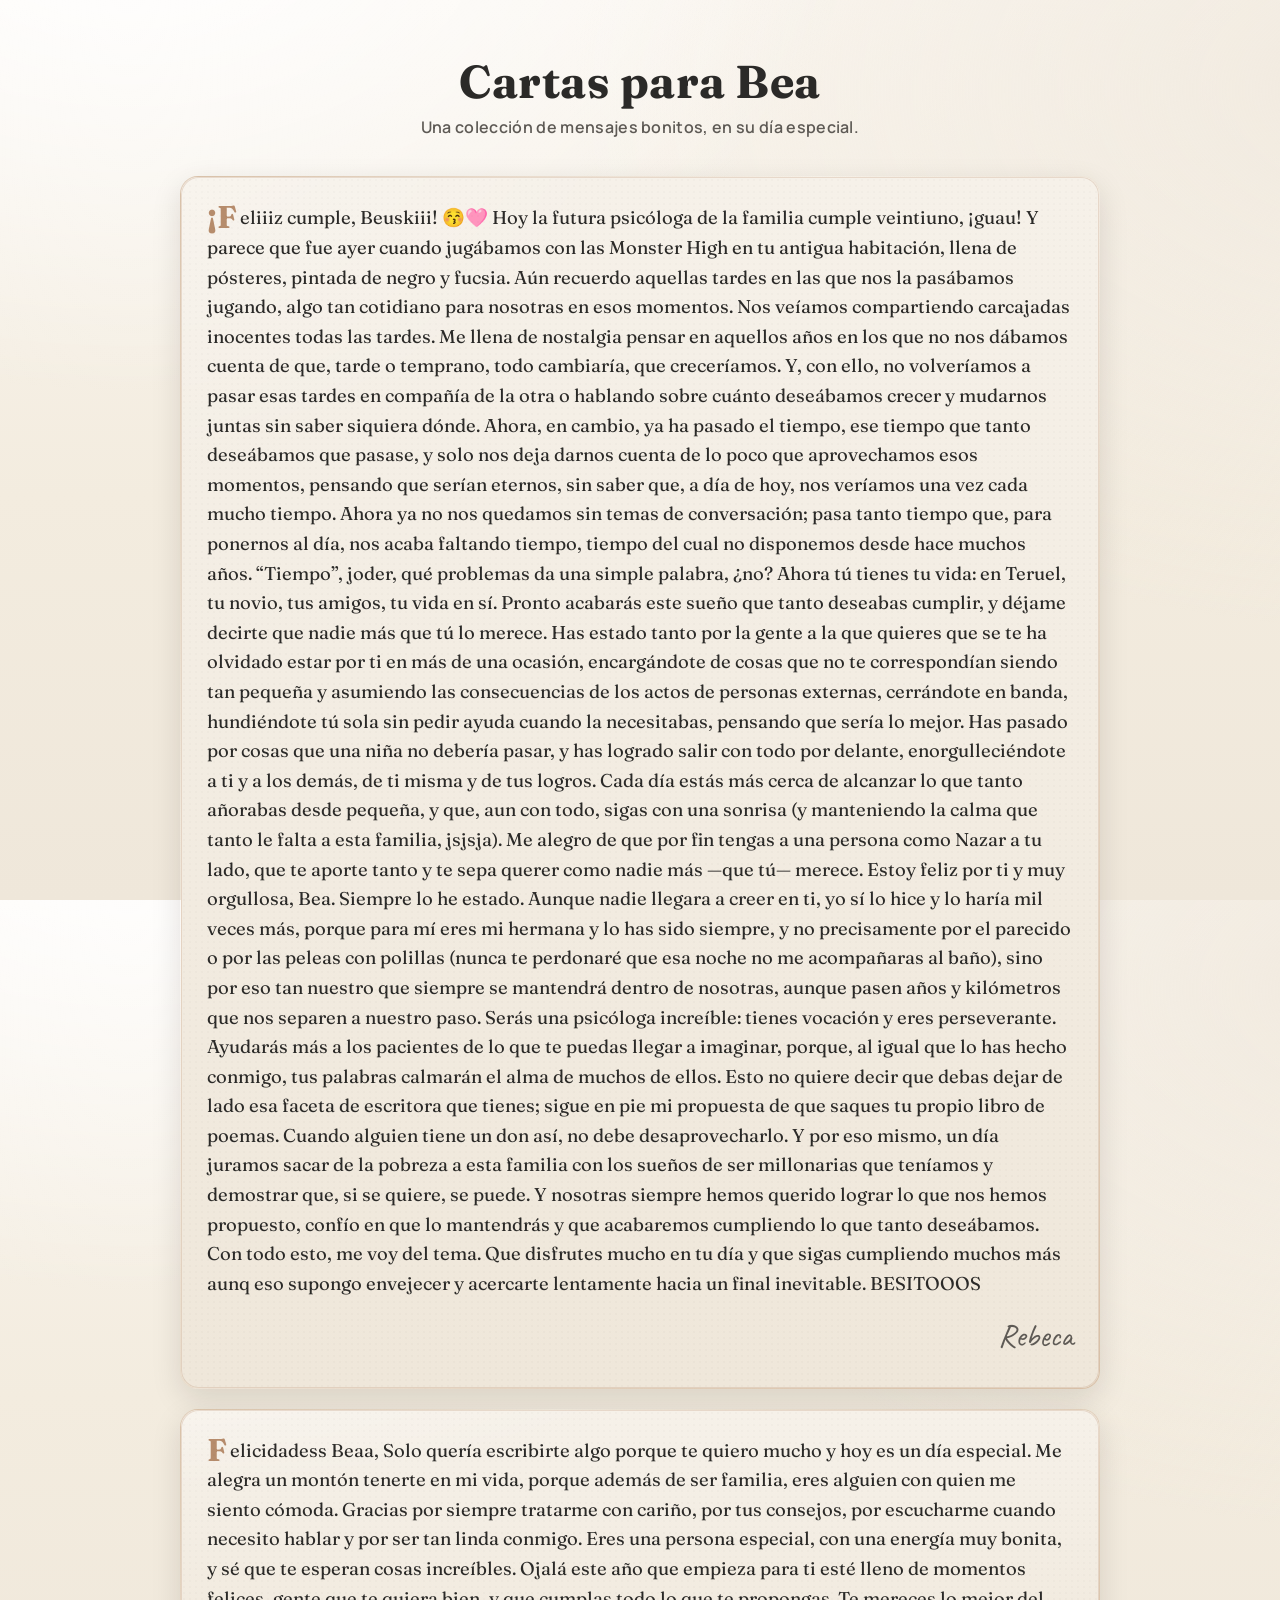
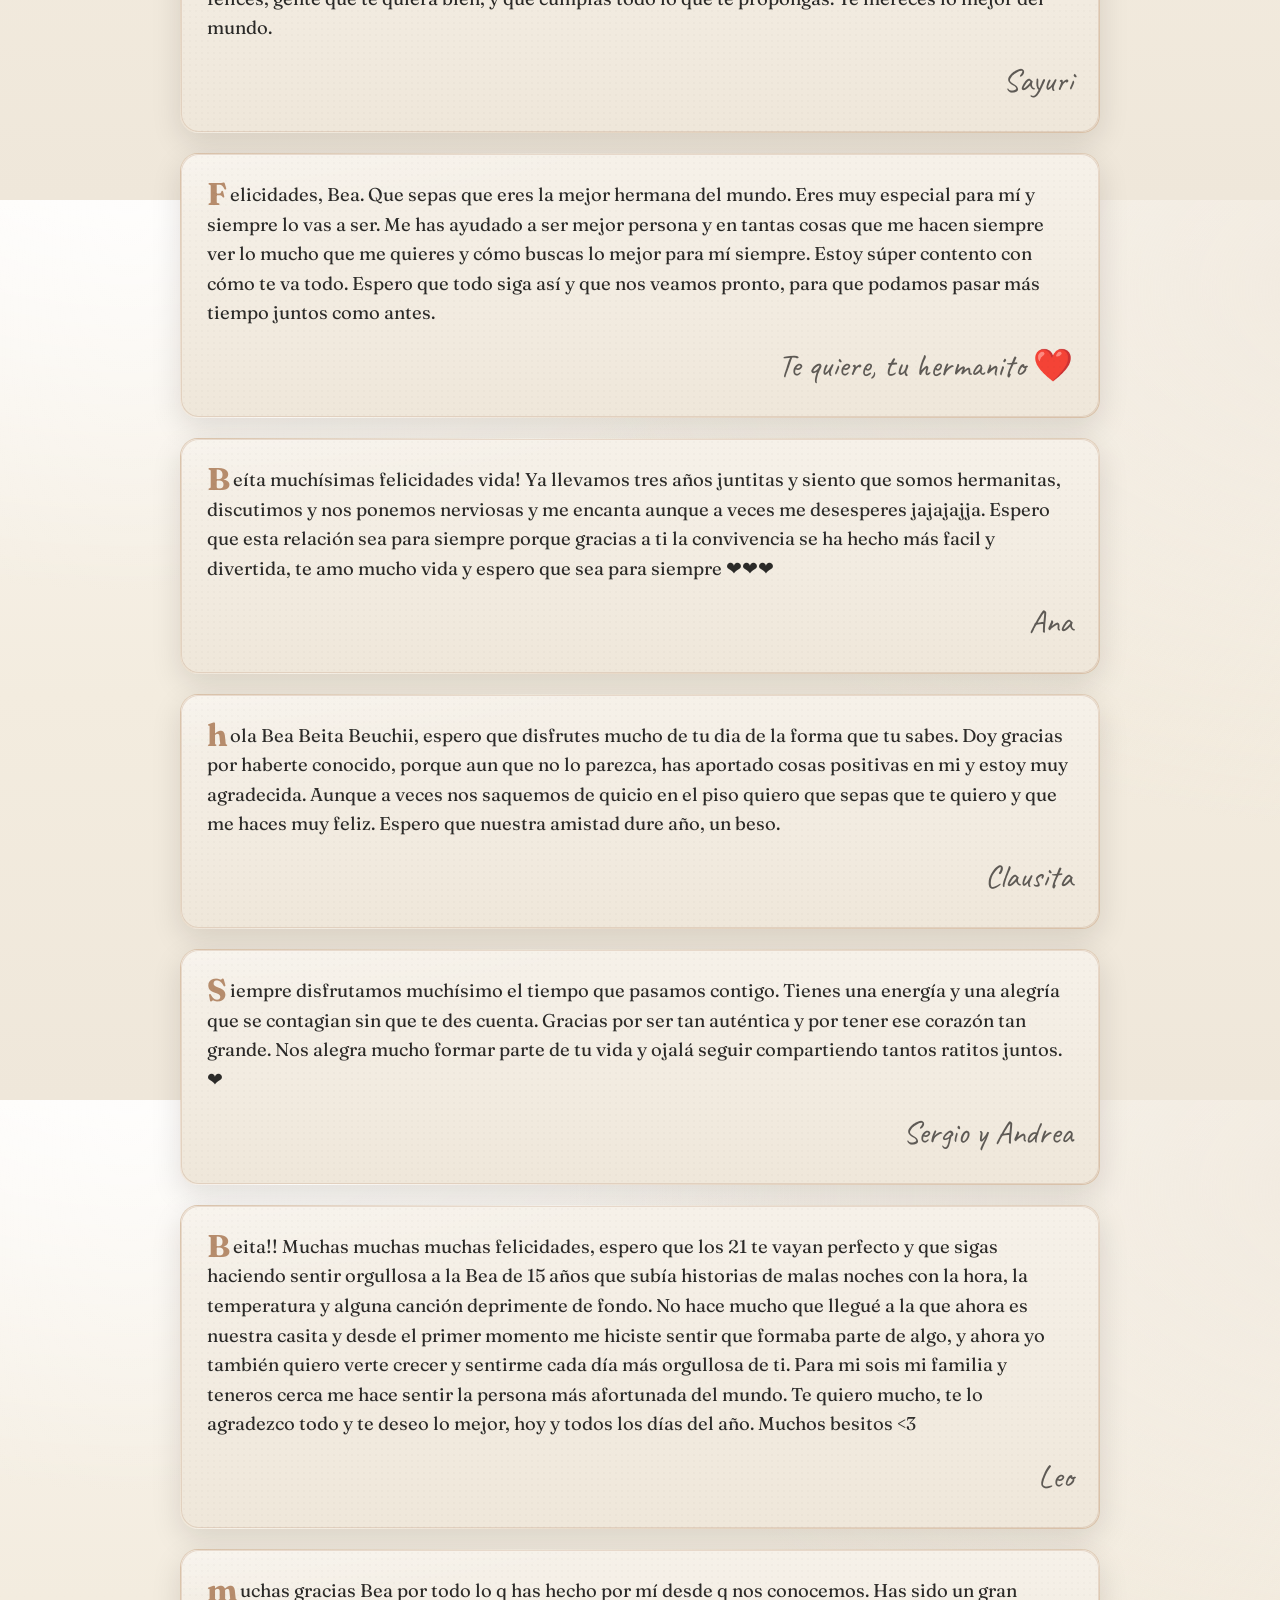
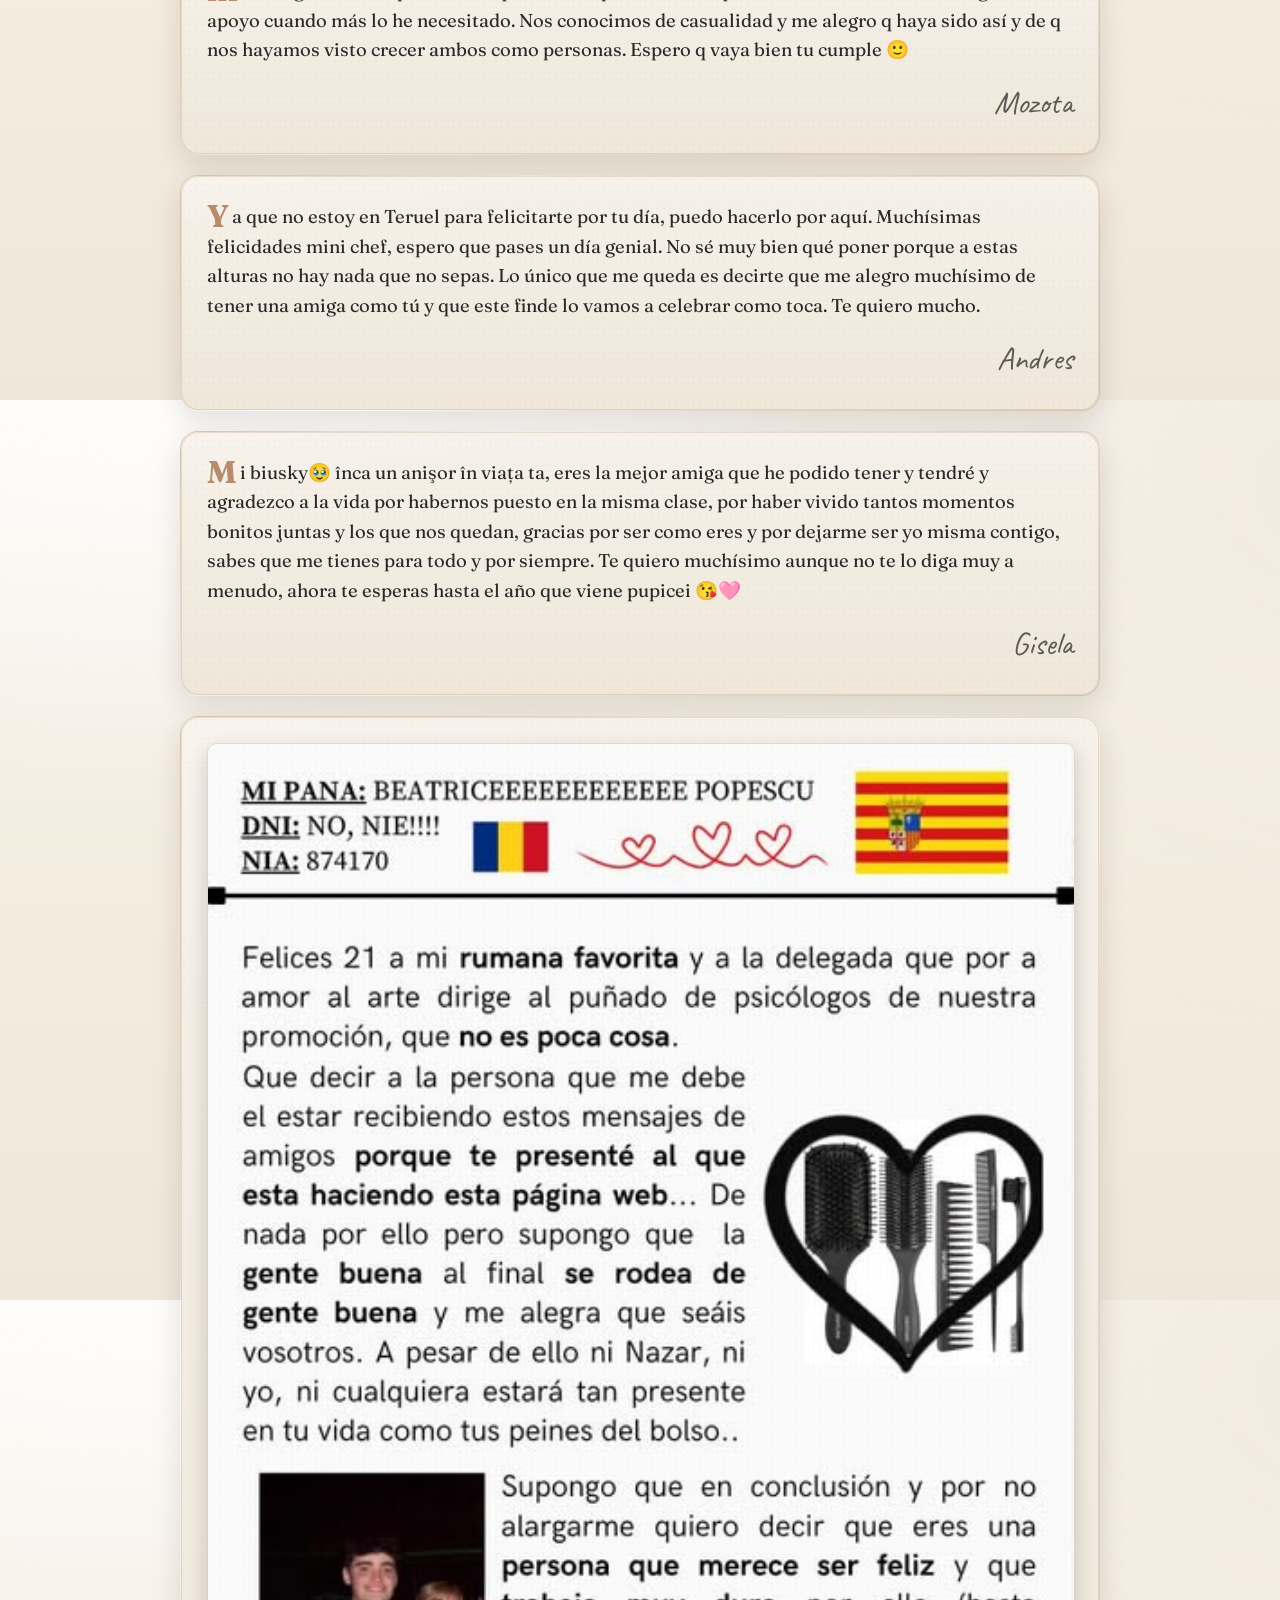
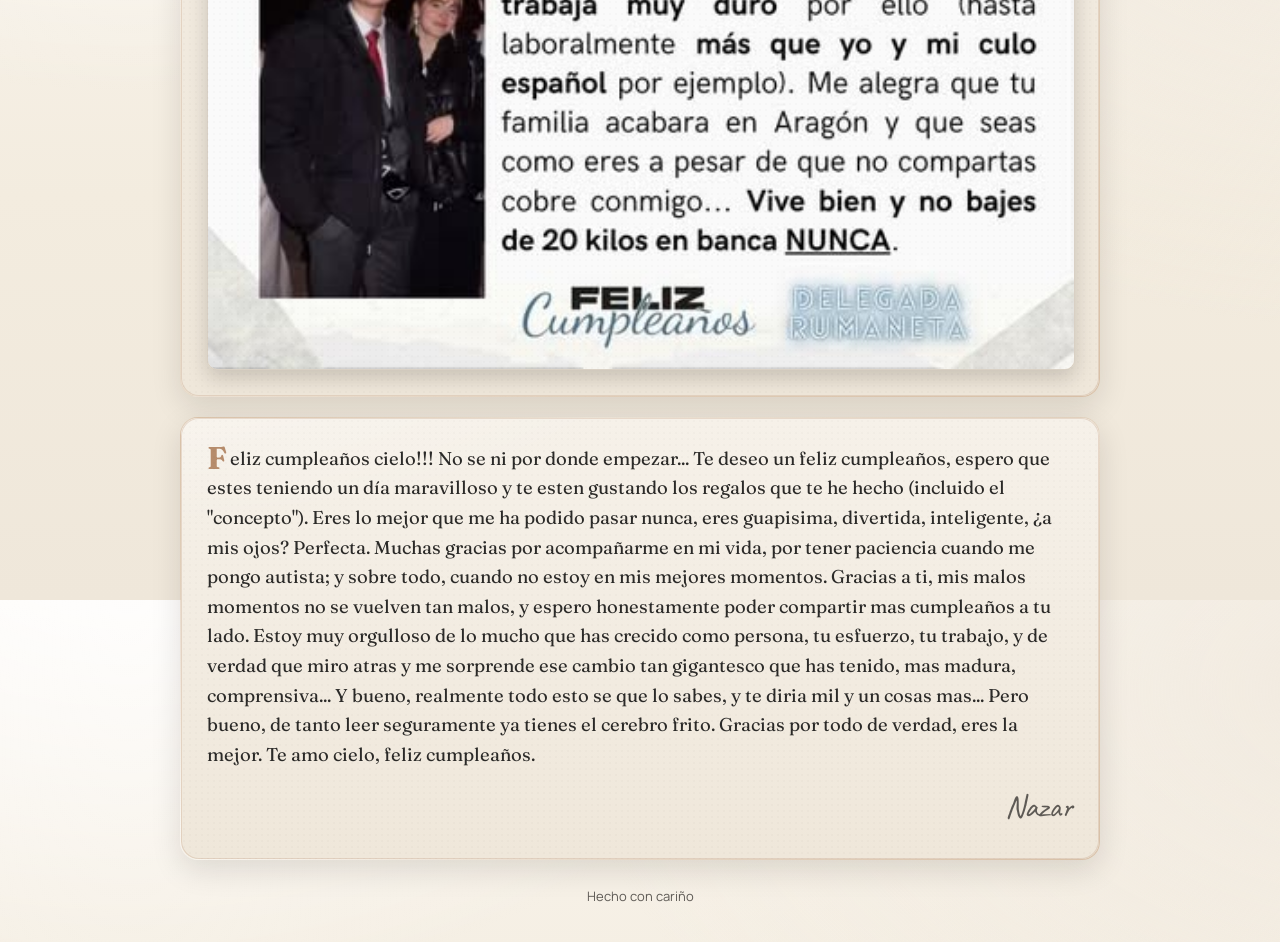
==== cartas/mensajitos.html @ 399af09d "Add files via upload" ====
<!DOCTYPE html>
<html lang="es">
<head>
  <meta charset="UTF-8" />
  <meta name="viewport" content="width=device-width, initial-scale=1" />
  <title>Cartas para Bea</title>

  <!-- Fuentes: serif cálida para cuerpo, sans para detalles y manuscrita para firmas -->
  <link rel="preconnect" href="https://fonts.googleapis.com">
  <link rel="preconnect" href="https://fonts.gstatic.com" crossorigin>
  <link href="https://fonts.googleapis.com/css2?family=Manrope:wght@400;600;800&family=Fraunces:opsz,wght@9..144,400;9..144,700&family=Caveat:wght@600&display=swap" rel="stylesheet">

  <style>
    :root{
      /* Paleta crema/beige */
      --paper: #f6f1e9;
      --paper-2:#efe7da;
      --ink:   #2b2a28;
      --ink-2: #5e5a55;
      --accent:#b68c6c;   /* dorado suave */
      --accent-2:#d7bfa6; /* borde */
      --ring: rgba(182,140,108,.25);

      --radius: 18px;
      --gap: 18px;
      --shadow: 0 10px 30px rgba(24,18,12,.12);
      --border: 1px solid rgba(60,45,33,.12);
    }

    /* Fondo “papel” */
    html,body{height:100%}
    body{
      margin:0;
      color:var(--ink);
      background:
        radial-gradient(1200px 800px at 10% -10%, #fff 0%, transparent 60%),
        radial-gradient(1400px 900px at 110% 10%, #f1eadf 0%, transparent 60%),
        linear-gradient(180deg, #faf6f0, #f3ecdf 55%, #efe7da);
      font-family: "Fraunces", serif;
      line-height: 1.6;
      -webkit-font-smoothing: antialiased;
    }

    .wrap{
      max-width: 920px;
      margin: 0 auto;
      padding: clamp(16px, 3vw, 28px);
    }

    header.site{
      text-align:center;
      margin: 10px auto 18px;
      padding: 18px;
    }
    .title{
      font-family: "Fraunces", serif;
      font-size: clamp(28px, 4.4vw, 46px);
      line-height: 1.15;
      margin: 0;
      color: var(--ink);
      letter-spacing: .5px;
    }
    .subtitle{
      font-family: "Manrope", system-ui, sans-serif;
      color: var(--ink-2);
      margin: 6px 0 0;
      font-weight: 600;
      letter-spacing: .02em;
    }

    main{
      display: grid;
      grid-template-columns: 1fr;
      gap: var(--gap);
    }

    /* Tarjeta tipo carta */
    .card{
      background:
        radial-gradient(200% 140% at -10% -20%, #fff6 0, transparent 32%),
        linear-gradient(180deg, var(--paper), var(--paper-2)) padding-box,
        linear-gradient(135deg, var(--accent-2), transparent 30%, var(--accent-2)) border-box;
      border: 1px solid transparent;      /* combinado con border-box arriba */
      border-radius: var(--radius);
      box-shadow: var(--shadow);
      padding: clamp(16px, 2.6vw, 26px);
      position: relative;
      overflow: clip;
      isolation: isolate;
    }
    /* Borde de “anillo” fino */
    .card:before{
      content:"";
      position:absolute; inset:0;
      border-radius: inherit;
      box-shadow: inset 0 0 0 1px var(--ring);
      pointer-events:none;
    }
    /* Sutil grano de papel */
    .card:after{
      content:"";
      position:absolute; inset:0;
      background-image:
        radial-gradient(#0000000d 0.8px, transparent 0.8px);
      background-size: 6px 6px;
      opacity:.25;
      mix-blend-mode: multiply;
      pointer-events:none;
    }

    .card p{
      margin: 0 0 12px;
      font-size: clamp(16px, 2.2vw, 18.5px);
      color: var(--ink);
    }

    /* Letra capitular al inicio de cada carta (bonito y discreto) */
    .card p:first-of-type::first-letter{
      font-size: 1.7em;
      font-weight: 700;
      float: left;
      line-height: .9;
      padding-right: .08em;
      color: var(--accent);
      font-family: "Fraunces", serif;
    }

    /* Firma */
    .sign{
      margin-top: 6px;
      text-align: right;
      color: var(--ink-2);
      font-family: "Caveat", cursive;
      font-size: clamp(22px, 3.4vw, 32px);
    }

    /* Pie de imagen con marco */
    figure{
      margin: 0;
    }
    figure img{
      display:block;
      width:100%;
      height:auto;
      border-radius: calc(var(--radius) - 8px);
      border: var(--border);
      box-shadow: 0 8px 20px rgba(24,18,12,.18);
    }
    figcaption{
      font-family: "Manrope", system-ui, sans-serif;
      color: var(--ink-2);
      font-size: 13.5px;
      margin-top: 8px;
      text-align:center;
    }

    /* Separadores suaves entre cartas */
    .card + .card{
      margin-top: 2px;
    }

    footer.site{
      text-align:center;
      margin: 26px 0 8px;
      color: var(--ink-2);
      font-family: "Manrope", system-ui, sans-serif;
      font-size: 13px;
    }

    /* Responsive */
    @media (min-width: 900px){
      main{ grid-template-columns: 1fr; }
    }

    /* Para imprimir en papel crema */
    @media print{
      body{ background:#fff; }
      .wrap{ max-width: 180mm; }
      .card{ box-shadow:none; -webkit-print-color-adjust: exact; print-color-adjust: exact; }
      .card:after{ opacity:.12; }
    }
  </style>
</head>
<body>
  <div class="wrap">
    <header class="site">
      <h1 class="title">Cartas para Bea</h1>
      <p class="subtitle">Una colección de mensajes bonitos, en su día especial.</p>
    </header>

    <main>
      <!-- Rebeca -->
      <article class="card">
        <p>¡Feliiiz cumple, Beuskiii! 😚🩷
        Hoy la futura psicóloga de la familia cumple veintiuno, ¡guau! Y parece que fue ayer cuando jugábamos con las Monster High en tu antigua habitación, llena de pósteres, pintada de negro y fucsia.
        Aún recuerdo aquellas tardes en las que nos la pasábamos jugando, algo tan cotidiano para nosotras en esos momentos. Nos veíamos compartiendo carcajadas inocentes todas las tardes. Me llena de nostalgia pensar en aquellos años en los que no nos dábamos cuenta de que, tarde o temprano, todo cambiaría, que creceríamos. Y, con ello, no volveríamos a pasar esas tardes en compañía de la otra o hablando sobre cuánto deseábamos crecer y mudarnos juntas sin saber siquiera dónde.
        Ahora, en cambio, ya ha pasado el tiempo, ese tiempo que tanto deseábamos que pasase, y solo nos deja darnos cuenta de lo poco que aprovechamos esos momentos, pensando que serían eternos, sin saber que, a día de hoy, nos veríamos una vez cada mucho tiempo. Ahora ya no nos quedamos sin temas de conversación; pasa tanto tiempo que, para ponernos al día, nos acaba faltando tiempo, tiempo del cual no disponemos desde hace muchos años. “Tiempo”, joder, qué problemas da una simple palabra, ¿no?
        Ahora tú tienes tu vida: en Teruel, tu novio, tus amigos, tu vida en sí. Pronto acabarás este sueño que tanto deseabas cumplir, y déjame decirte que nadie más que tú lo merece. Has estado tanto por la gente a la que quieres que se te ha olvidado estar por ti en más de una ocasión, encargándote de cosas que no te correspondían siendo tan pequeña y asumiendo las consecuencias de los actos de personas externas, cerrándote en banda, hundiéndote tú sola sin pedir ayuda cuando la necesitabas, pensando que sería lo mejor.
        Has pasado por cosas que una niña no debería pasar, y has logrado salir con todo por delante, enorgulleciéndote a ti y a los demás, de ti misma y de tus logros.
        Cada día estás más cerca de alcanzar lo que tanto añorabas desde pequeña, y que, aun con todo, sigas con una sonrisa (y manteniendo la calma que tanto le falta a esta familia, jsjsja). Me alegro de que por fin tengas a una persona como Nazar a tu lado, que te aporte tanto y te sepa querer como nadie más —que tú— merece.
        Estoy feliz por ti y muy orgullosa, Bea. Siempre lo he estado. Aunque nadie llegara a creer en ti, yo sí lo hice y lo haría mil veces más, porque para mí eres mi hermana y lo has sido siempre, y no precisamente por el parecido o por las peleas con polillas (nunca te perdonaré que esa noche no me acompañaras al baño), sino por eso tan nuestro que siempre se mantendrá dentro de nosotras, aunque pasen años y kilómetros que nos separen a nuestro paso.
        Serás una psicóloga increíble: tienes vocación y eres perseverante. Ayudarás más a los pacientes de lo que te puedas llegar a imaginar, porque, al igual que lo has hecho conmigo, tus palabras calmarán el alma de muchos de ellos.
        Esto no quiere decir que debas dejar de lado esa faceta de escritora que tienes; sigue en pie mi propuesta de que saques tu propio libro de poemas. Cuando alguien tiene un don así, no debe desaprovecharlo.
        Y por eso mismo, un día juramos sacar de la pobreza a esta familia con los sueños de ser millonarias que teníamos y demostrar que, si se quiere, se puede. Y nosotras siempre hemos querido lograr lo que nos hemos propuesto, confío en que lo mantendrás y que acabaremos cumpliendo lo que tanto deseábamos.
        Con todo esto, me voy del tema. Que disfrutes mucho en tu día y que sigas cumpliendo muchos más aunq eso supongo envejecer y acercarte lentamente hacia un final inevitable. BESITOOOS</p>
        <footer class="sign">Rebeca</footer>
      </article>

      <!-- Sayuri -->
      <article class="card">
        <p>Felicidadess Beaa, Solo quería escribirte algo porque te quiero mucho y hoy es un día especial. Me alegra un montón tenerte en mi vida, porque además de ser familia, eres alguien con quien me siento cómoda. Gracias por siempre tratarme con cariño, por tus consejos, por escucharme cuando necesito hablar y por ser tan linda conmigo. Eres una persona especial, con una energía muy bonita, y sé que te esperan cosas increíbles. Ojalá este año que empieza para ti esté lleno de momentos felices, gente que te quiera bien, y que cumplas todo lo que te propongas. Te mereces lo mejor del mundo.</p>
        <footer class="sign">Sayuri</footer>
      </article>

      <!-- Hermanito -->
      <article class="card">
        <p>Felicidades, Bea. Que sepas que eres la mejor hermana del mundo. Eres muy especial para mí y siempre lo vas a ser. Me has ayudado a ser mejor persona y en tantas cosas que me hacen siempre ver lo mucho que me quieres y cómo buscas lo mejor para mí siempre. Estoy súper contento con cómo te va todo. Espero que todo siga así y que nos veamos pronto, para que podamos pasar más tiempo juntos como antes.</p>
        <footer class="sign">Te quiere, tu hermanito ❤️</footer>
      </article>

      <!-- Ana -->
      <article class="card">
        <p>Beíta muchísimas felicidades vida! Ya llevamos tres años juntitas y siento que somos hermanitas, discutimos y nos ponemos nerviosas y me encanta aunque a veces me desesperes jajajajja. Espero que esta relación sea para siempre porque gracias a ti la convivencia se ha hecho más facil y divertida, te amo mucho vida y espero que sea para siempre ❤❤❤</p>
        <footer class="sign">Ana</footer>
      </article>

      <!-- Clausita -->
      <article class="card">
        <p>hola Bea Beita Beuchii, espero que disfrutes mucho de tu dia de la forma que tu sabes. Doy gracias por haberte conocido, porque aun que no lo parezca, has aportado cosas positivas en mi y estoy muy agradecida. Aunque a veces nos saquemos de quicio en el piso quiero que sepas que te quiero y que me haces muy feliz. Espero que nuestra amistad dure año, un beso.</p>
        <footer class="sign">Clausita</footer>
      </article>

      <!-- Sergio y Andrea -->
      <article class="card">
        <p>Siempre disfrutamos muchísimo el tiempo que pasamos contigo. Tienes una energía y una alegría que se contagian sin que te des cuenta. Gracias por ser tan auténtica y por tener ese corazón tan grande. Nos alegra mucho formar parte de tu vida y ojalá seguir compartiendo tantos ratitos juntos. ❤</p>
        <footer class="sign">Sergio y Andrea</footer>
      </article>

      <!-- Leo -->
      <article class="card">
        <p>Beita!! Muchas muchas muchas felicidades, espero que los 21 te vayan perfecto y que sigas haciendo sentir orgullosa a la Bea de 15 años que subía historias de malas noches con la hora, la temperatura y alguna canción deprimente de fondo. No hace mucho que llegué a la que ahora es nuestra casita y desde el primer momento me hiciste sentir que formaba parte de algo, y ahora yo también quiero verte crecer y sentirme cada día más orgullosa de ti. Para mi sois mi familia y teneros cerca me hace sentir la persona más afortunada del mundo. Te quiero mucho, te lo agradezco todo y te deseo lo mejor, hoy y todos los días del año. Muchos besitos &lt;3</p>
        <footer class="sign">Leo</footer>
      </article>

      <!-- Mozota -->
      <article class="card">
        <p>muchas gracias Bea por todo lo q has hecho por mí desde q nos conocemos. Has sido un gran apoyo cuando más lo he necesitado. Nos conocimos de casualidad y me alegro q haya sido así y de q nos hayamos visto crecer ambos como personas. Espero q vaya bien tu cumple 🙂</p>
        <footer class="sign">Mozota</footer>
      </article>

      <!-- Andres -->
      <article class="card">
        <p>Ya que no estoy en Teruel para felicitarte por tu día, puedo hacerlo por aquí. Muchísimas felicidades mini chef, espero que pases un día genial. No sé muy bien qué poner porque a estas alturas no hay nada que no sepas. Lo único que me queda es decirte que me alegro muchísimo de tener una amiga como tú y que este finde lo vamos a celebrar como toca. Te quiero mucho.</p>
        <footer class="sign">Andres</footer>
      </article>

      <!-- Gisela -->
      <article class="card">
        <p>Mi biusky🥹 înca un anişor în viața ta, eres la mejor amiga que he podido tener y tendré y agradezco a la vida por habernos puesto en la misma clase, por haber vivido tantos momentos bonitos juntas y los que nos quedan, gracias por ser como eres y por dejarme ser yo misma contigo, sabes que me tienes para todo y por siempre. Te quiero muchísimo aunque no te lo diga muy a menudo, ahora te esperas hasta el año que viene pupicei 😘🩷</p>
        <footer class="sign">Gisela</footer>
      </article>

      <!-- Imagen carta Antonio -->
      <article class="card">
        <figure>
          <img src="mensajes/cartaantionio.jpg" alt="Carta manuscrita" />
        </figure>
      </article>

      <!-- Nazar -->
      <article class="card">
        <p>Feliz cumpleaños cielo!!! No se ni por donde empezar... Te deseo un feliz cumpleaños, espero que estes teniendo un día maravilloso y te esten gustando los regalos que te he hecho (incluido el "concepto"). Eres lo mejor que me ha podido pasar nunca, eres guapisima, divertida, inteligente, ¿a mis ojos? Perfecta. Muchas gracias por acompañarme en mi vida, por tener paciencia cuando me pongo autista; y sobre todo, cuando no estoy en mis mejores momentos. Gracias a ti, mis malos momentos no se vuelven tan malos, y espero honestamente poder compartir mas cumpleaños a tu lado. Estoy muy orgulloso de lo mucho que has crecido como persona, tu esfuerzo, tu trabajo, y de verdad que miro atras y me sorprende ese cambio tan gigantesco que has tenido, mas madura, comprensiva... Y bueno, realmente todo esto se que lo sabes, y te diria mil y un cosas mas... Pero bueno, de tanto leer seguramente ya tienes el cerebro frito. Gracias por todo de verdad, eres la mejor. Te amo cielo, feliz cumpleaños.</p>
        <footer class="sign">Nazar</footer>
      </article>
    </main>

    <footer class="site">Hecho con cariño</footer>
  </div>
</body>
</html>
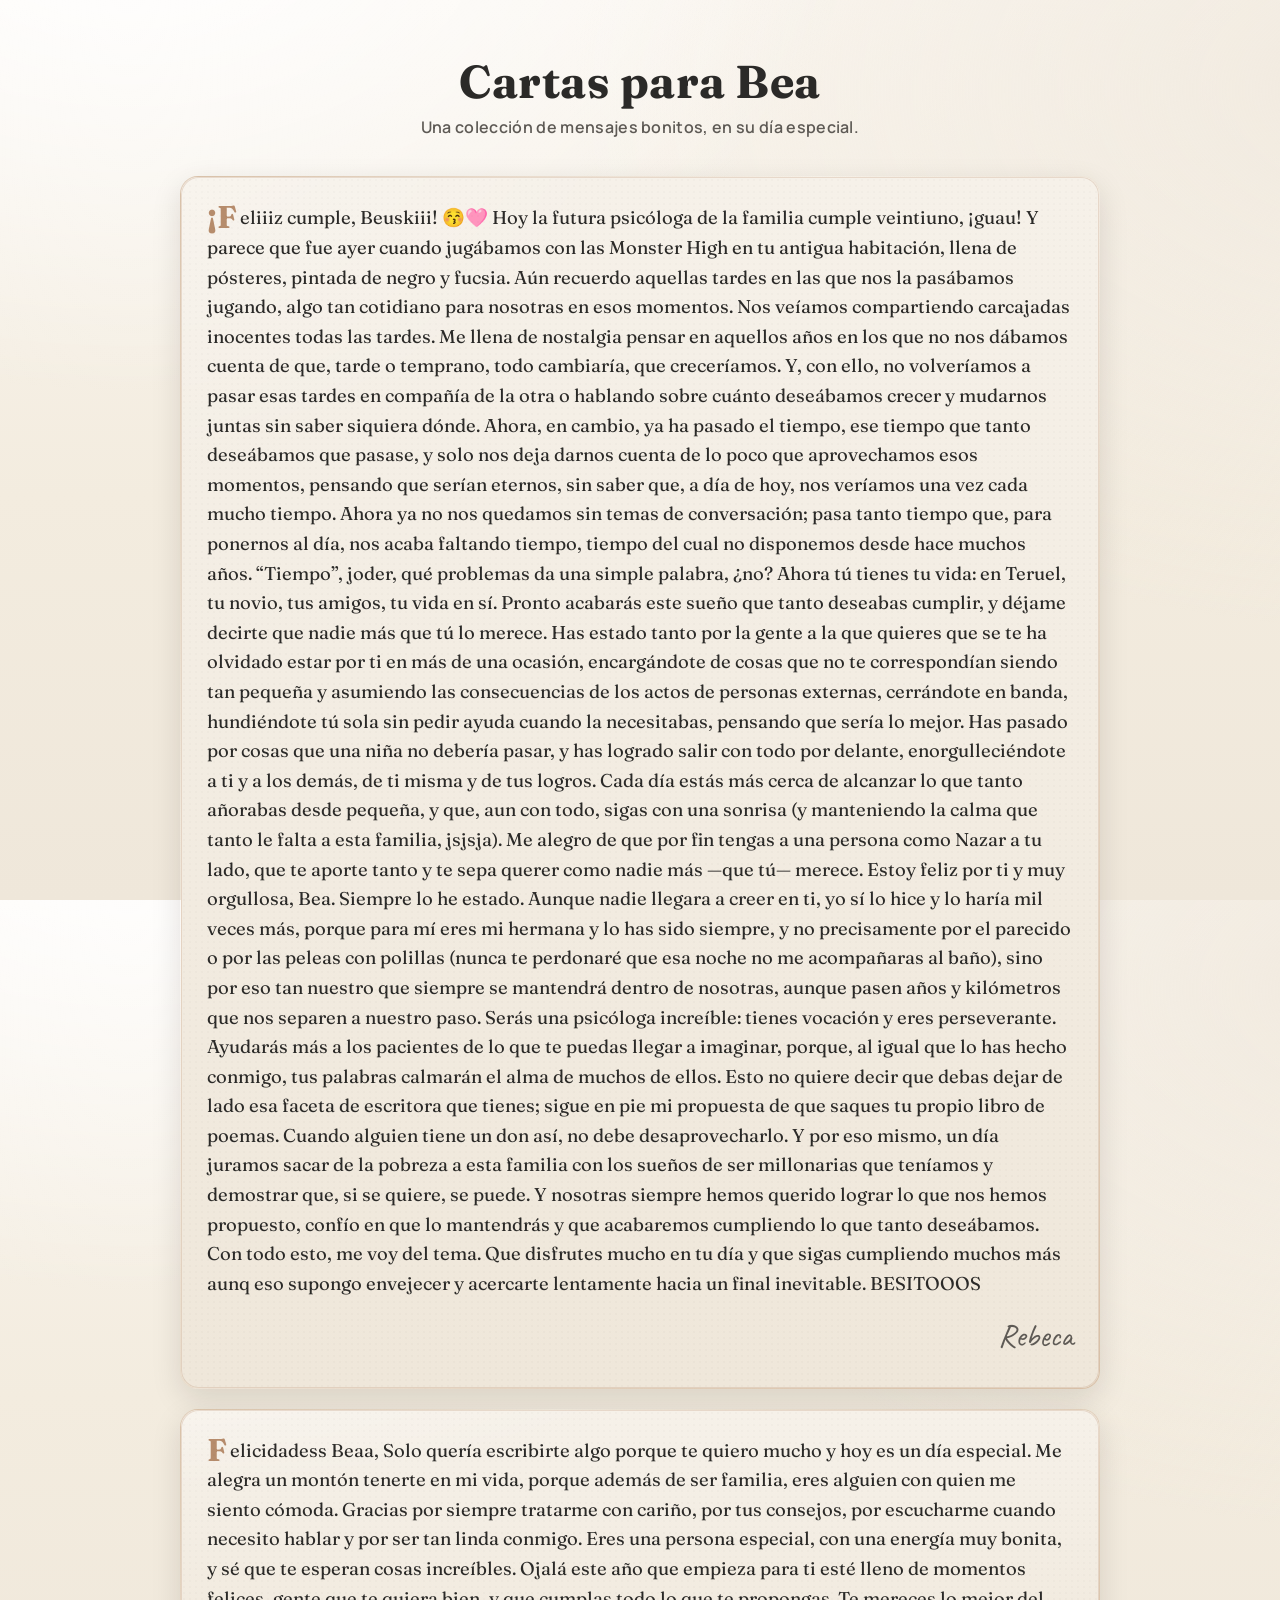
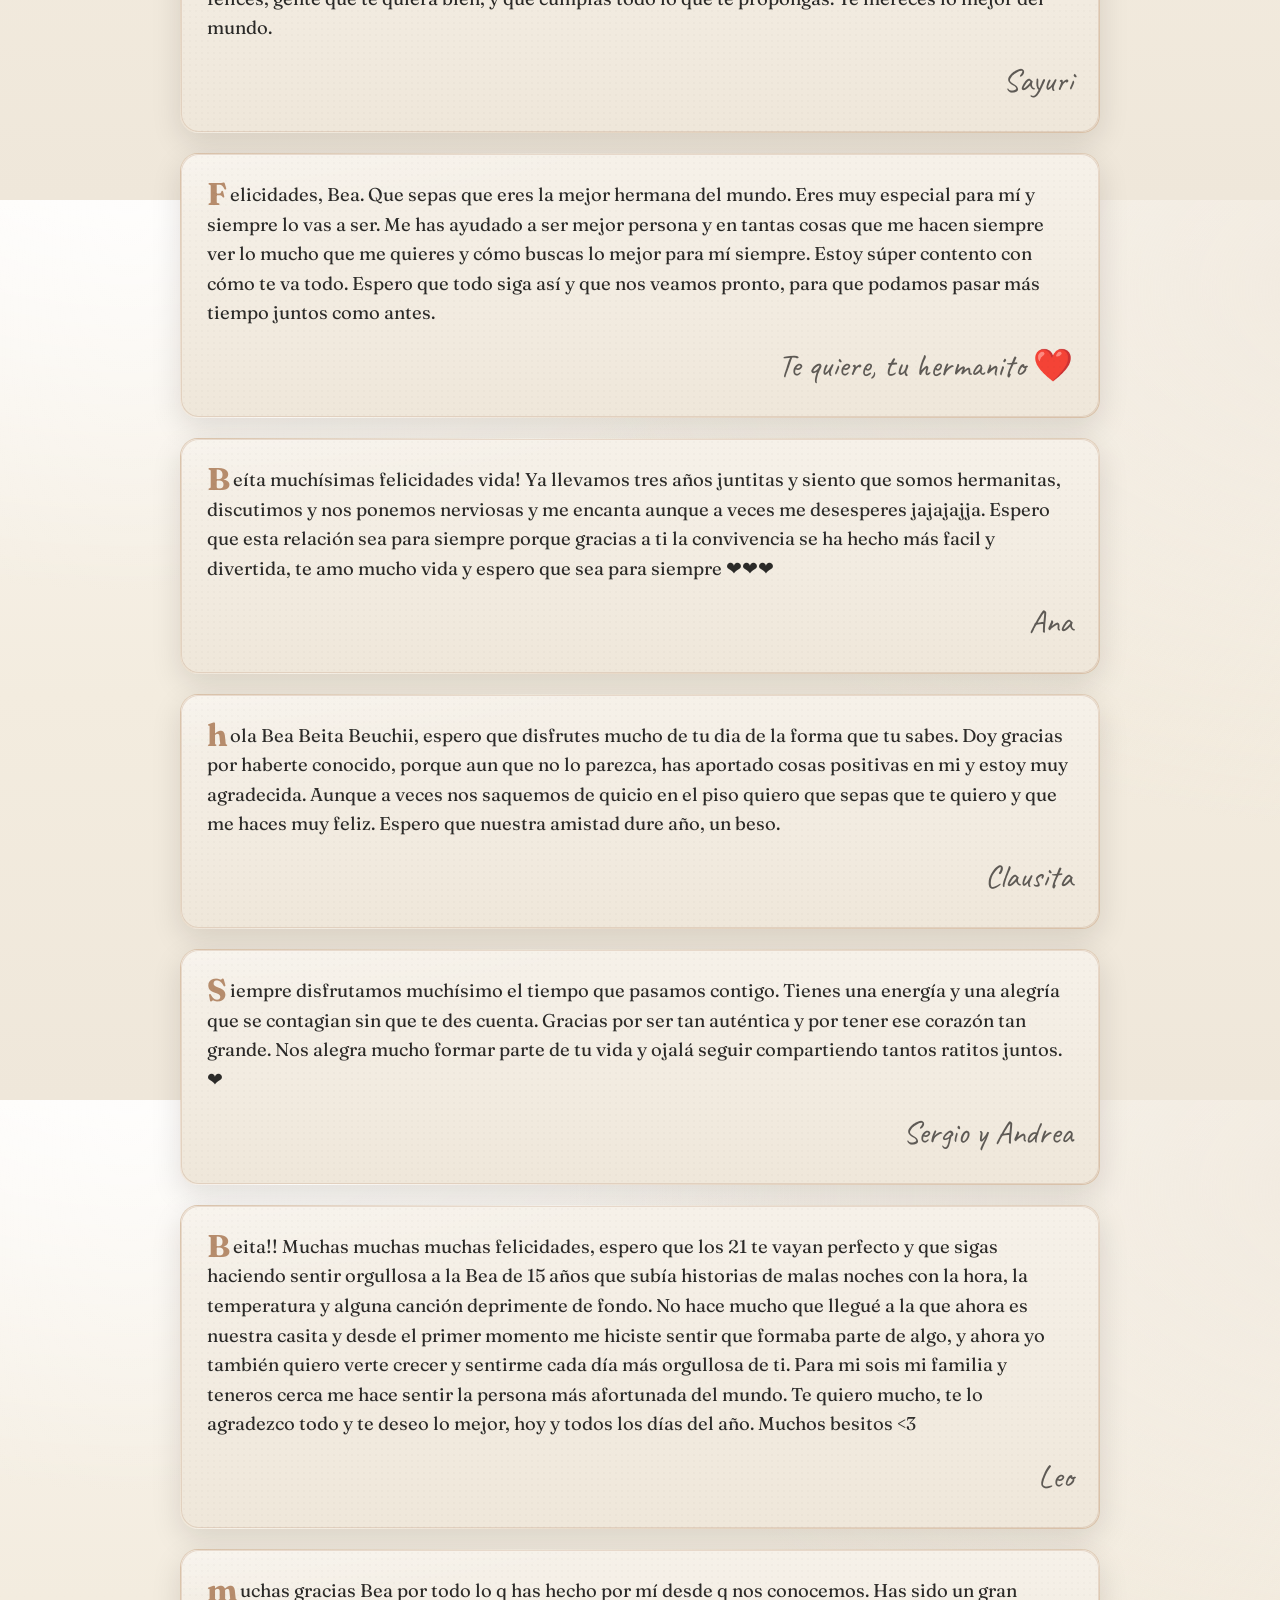
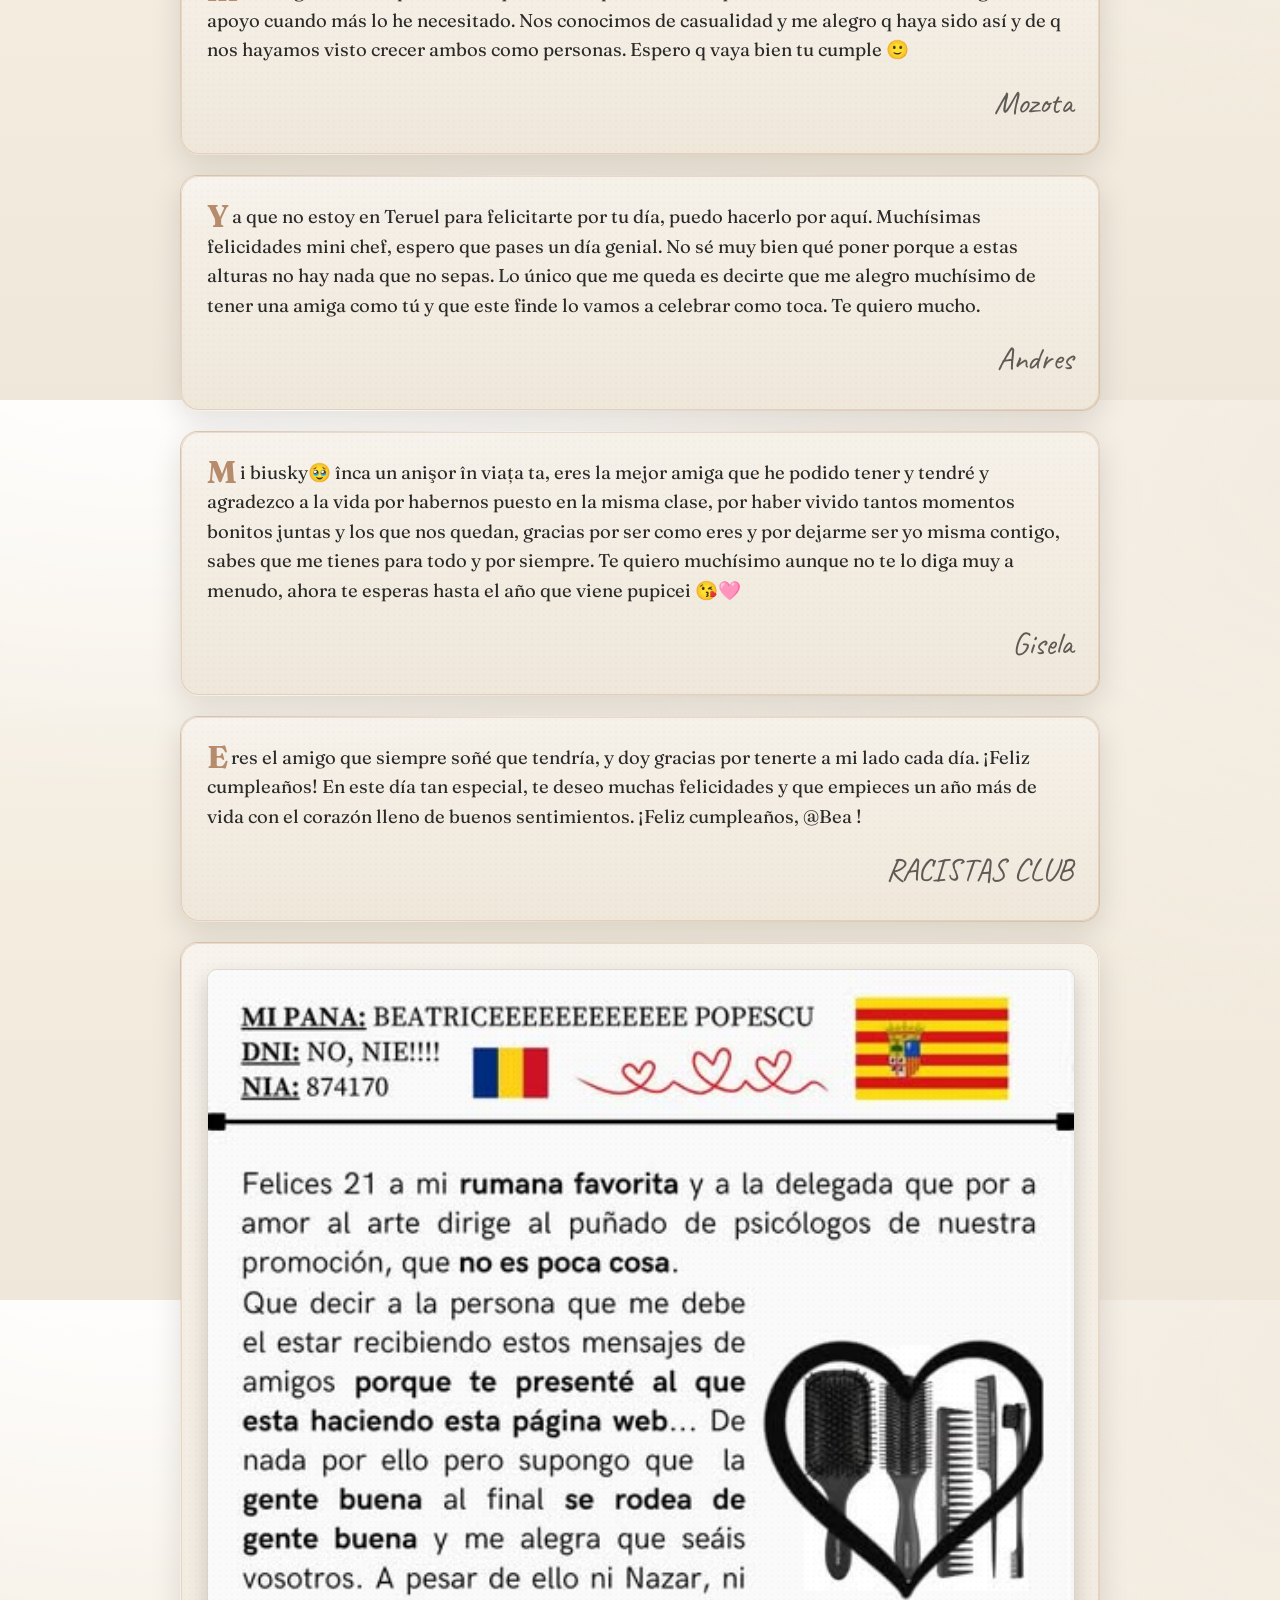
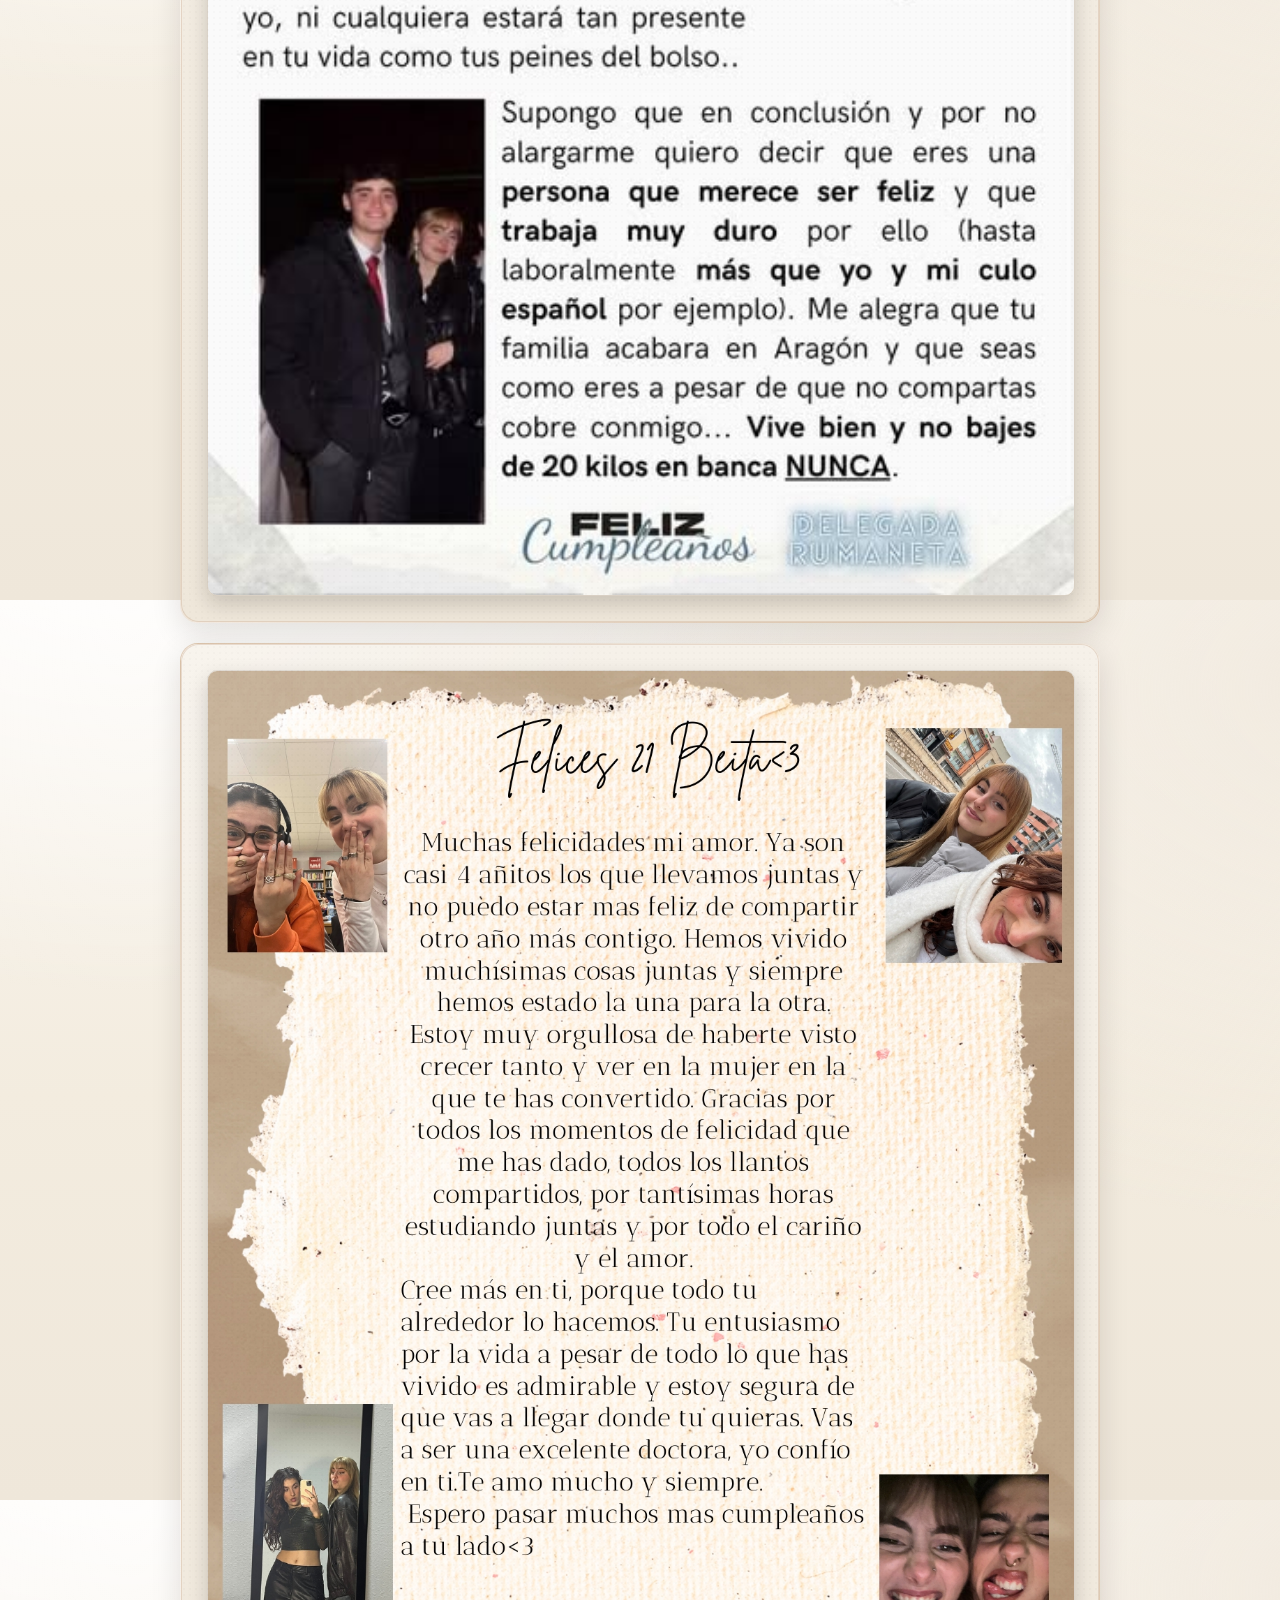
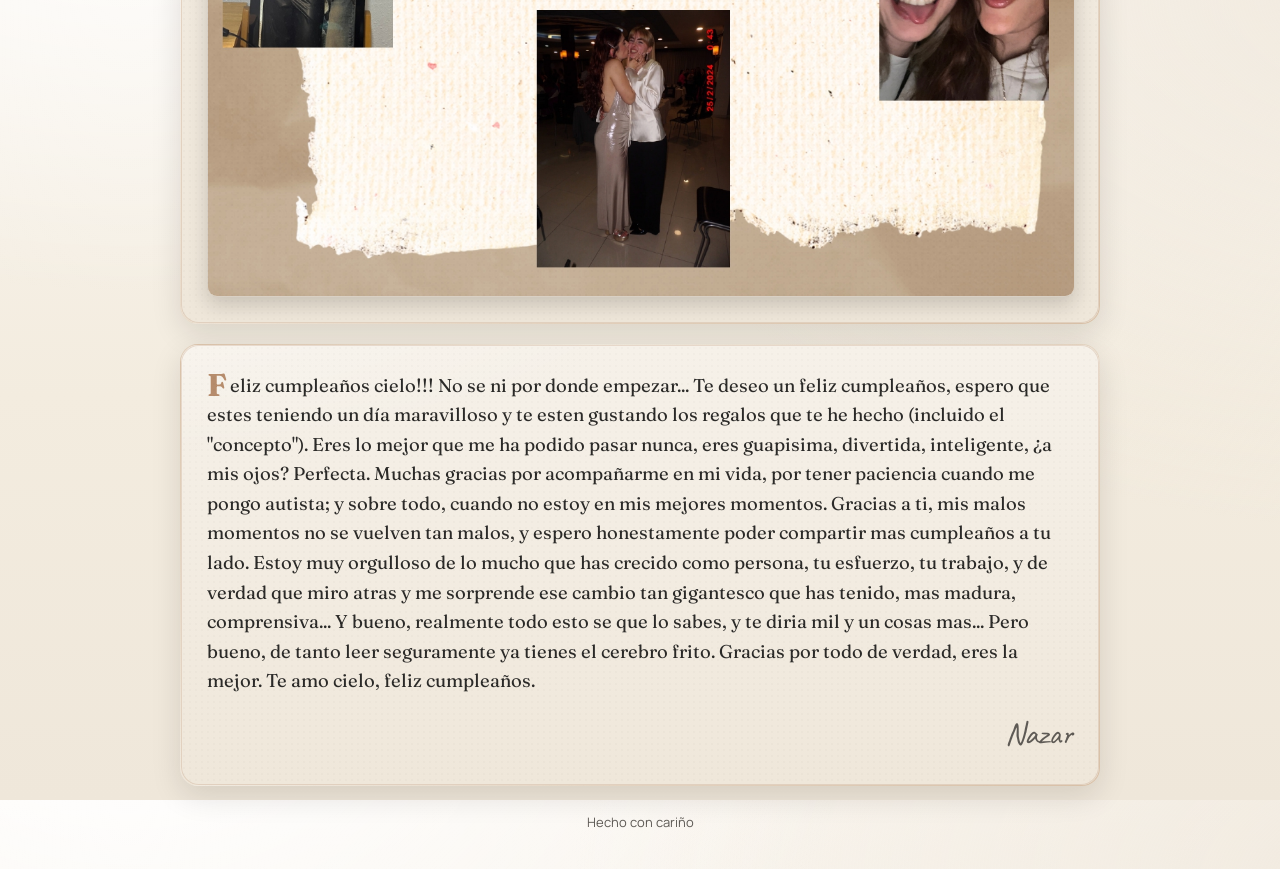
==== commit ce8556c1: "Add files via upload" ====
--- a/cartas/mensajitos.html
+++ b/cartas/mensajitos.html
@@ -260,10 +260,20 @@
         <footer class="sign">Gisela</footer>
       </article>
 
+      <article class="card">
+        <p>Eres el amigo que siempre soñé que tendría, y doy gracias por tenerte a mi lado cada día. ¡Feliz cumpleaños! En este día tan especial, te deseo muchas felicidades y que empieces un año más de vida con el corazón lleno de buenos sentimientos. ¡Feliz cumpleaños, @Bea !</p>
+        <footer class="sign">RACISTAS CLUB</footer>
+      </article>
+      
       <!-- Imagen carta Antonio -->
       <article class="card">
         <figure>
           <img src="mensajes/cartaantionio.jpg" alt="Carta manuscrita" />
+        </figure>
+      </article>
+      <article class="card">
+        <figure>
+          <img src="mensajes/cartaclaudia.jpg" alt="Carta manuscrita" />
         </figure>
       </article>
 
